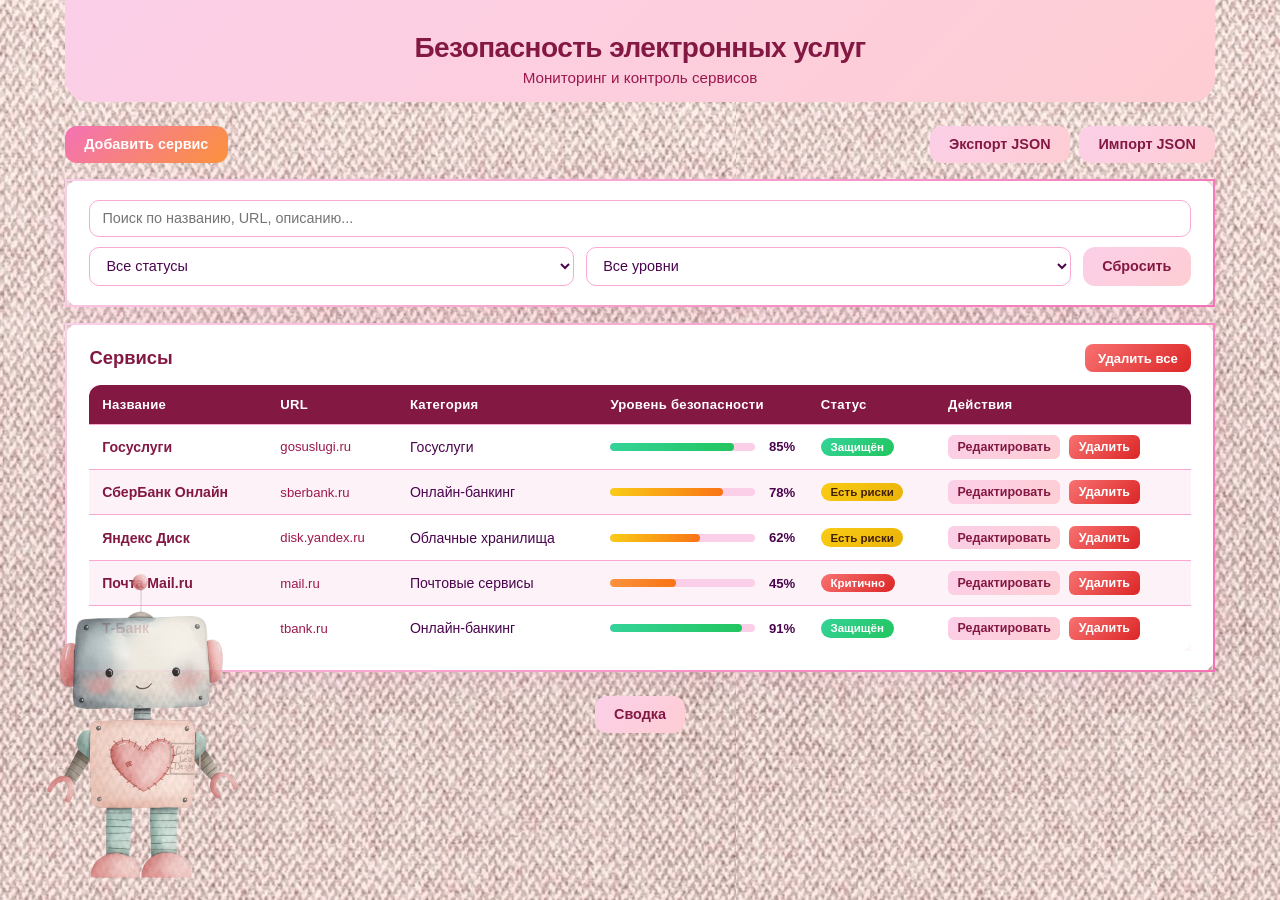
==== PR2_TIMP/index.html @ 3819ae25 "Add files via upload" ====
<!doctype html>
<html lang="ru">
  <head>
    <meta charset="UTF-8" />
    <meta name="viewport" content="width=device-width, initial-scale=1.0" />
    <title>Безопасность электронных услуг</title>
    <link rel="stylesheet" href="style.css" />
  </head>
  <body>
    <header class="container header">
      <h1>Безопасность электронных услуг</h1>
      <p class="subtitle">Мониторинг и контроль сервисов</p>
    </header>

    <main class="container">
      <!-- Панель управления над таблицей -->
      <div class="table-toolbar">
        <a class="btn" href="create.html">Добавить сервис</a>
        <div class="toolbar-right">
          <button id="exportBtn" class="btn btn-secondary" type="button">Экспорт JSON</button>
          <label class="file-input btn btn-secondary">
            Импорт JSON
            <input id="importInput" type="file" accept="application/json" />
          </label>
        </div>
      </div>

      <!-- Фильтры — две строки -->
      <section class="card filters-card">
        <div class="filters-row">
          <input id="searchInput" type="search" placeholder="Поиск по названию, URL, описанию..." />
        </div>
        <div class="filters-row">
          <select id="statusFilter">
            <option value="Все">Все статусы</option>
            <option value="Защищён">Защищён</option>
            <option value="Есть риски">Есть риски</option>
            <option value="Критично">Критично</option>
          </select>
          <select id="securityLevelFilter">
            <option value="Все">Все уровни</option>
            <option value="Высокий">Высокий (&gt;80%)</option>
            <option value="Средний">Средний (50-80%)</option>
            <option value="Низкий">Низкий (20-50%)</option>
            <option value="Критический">Критический (&lt;20%)</option>
          </select>
          <button id="resetFiltersBtn" class="btn btn-secondary" type="button">Сбросить</button>
        </div>
      </section>

      <!-- Таблица -->
      <section class="card table-card">
        <div class="table-head">
          <h2>Сервисы</h2>
          <button id="clearAllBtn" class="btn btn-danger btn-sm" type="button">Удалить все</button>
        </div>
        <div class="table-wrap">
          <table class="service-table">
            <thead>
              <tr>
                <th>Название</th>
                <th>URL</th>
                <th>Категория</th>
                <th>Уровень безопасности</th>
                <th>Статус</th>
                <th>Действия</th>
              </tr>
            </thead>
            <tbody id="serviceList"></tbody>
          </table>
        </div>
        <p id="emptyState" class="empty">Сервисов пока нет. Добавь первый!</p>
      </section>

      <!-- Кнопка Сводка внизу -->
      <div class="bottom-nav">
        <a class="btn btn-secondary" href="summary.html">Сводка</a>
      </div>
    </main>

    <img class="robot-mascot" src="robot.png" alt="Робот-помощник" />

    <script src="app.js"></script>
  </body>
</html>
---- PR2_TIMP/style.css ----
:root {
  --accent-start: #fbcfe8;
  --accent-end: #fecdd3;
  --btn-start: #f472b6;
  --btn-end: #fb923c;
  --heading: #831843;
  --text: #4a044e;
  --text-muted: #9d174d;
  --card-bg: #ffffff;
  --border-rose: #f9a8d4;
  --shadow-rose: rgba(244, 114, 182, 0.15);
  --bg: #fdf2f8;
  --badge-green-start: #34d399;
  --badge-green-end: #22c55e;
  --badge-yellow-start: #facc15;
  --badge-yellow-end: #f97316;
  --badge-orange-start: #fb923c;
  --badge-orange-end: #f97316;
  --badge-red-start: #f87171;
  --badge-red-end: #dc2626;
  --status-protected: #22c55e;
  --status-risks: #eab308;
  --status-critical: #dc2626;
  --table-header: #831843;
  --table-even: #fdf2f8;
  --table-hover: #fce7f3;
}

* {
  box-sizing: border-box;
}

body {
  margin: 0;
  font-family: "Inter", -apple-system, BlinkMacSystemFont, "Segoe UI", Roboto, Arial, sans-serif;
  background: var(--bg) url("bg-texture.png") repeat;
  color: var(--text);
  min-height: 100vh;
}

.container {
  width: min(1150px, 94%);
  margin: 0 auto;
}

/* ===== HEADER ===== */
.header {
  text-align: center;
  padding: 2rem 0 1rem;
  background: linear-gradient(135deg, var(--accent-start), var(--accent-end));
  border-radius: 0 0 24px 24px;
  margin-bottom: 1.5rem;
}

.header h1 {
  margin: 0 0 0.3rem;
  font-size: 1.75rem;
  color: var(--heading);
  font-weight: 700;
  letter-spacing: -0.02em;
}

.header .subtitle {
  margin: 0;
  color: var(--text-muted);
  font-size: 0.95rem;
}

/* ===== TOOLBAR НАД ТАБЛИЦЕЙ ===== */
.table-toolbar {
  display: flex;
  justify-content: space-between;
  align-items: center;
  flex-wrap: wrap;
  gap: 0.75rem;
  margin-bottom: 1rem;
}

.toolbar-right {
  display: flex;
  gap: 0.6rem;
  flex-wrap: wrap;
}

/* ===== FILTERS CARD ===== */
.filters-card {
  margin-bottom: 1rem;
}

.filters-row {
  display: flex;
  gap: 0.75rem;
  flex-wrap: wrap;
  margin-bottom: 0.6rem;
}

.filters-row:last-child {
  margin-bottom: 0;
}

.filters-row input {
  flex: 1 1 300px;
}

.filters-row select {
  flex: 1 1 180px;
}

.filters-row input,
.filters-row select {
  padding: 0.6rem 0.75rem;
  border: 1.5px solid var(--border-rose);
  border-radius: 10px;
  background: #fff;
  color: var(--text);
  font-size: 0.9rem;
  transition: border-color 0.2s ease, box-shadow 0.2s ease;
}

.filters-row input:focus,
.filters-row select:focus {
  outline: none;
  border-color: var(--btn-start);
  box-shadow: 0 0 0 3px rgba(244, 114, 182, 0.15);
}

/* ===== BUTTONS ===== */
.btn {
  border: none;
  border-radius: 12px;
  padding: 0.65rem 1.2rem;
  font-family: inherit;
  font-size: 0.9rem;
  font-weight: 600;
  background: linear-gradient(135deg, var(--btn-start), var(--btn-end));
  color: #ffffff;
  cursor: pointer;
  text-decoration: none;
  display: inline-flex;
  align-items: center;
  justify-content: center;
  transition: transform 0.15s ease, box-shadow 0.15s ease;
  white-space: nowrap;
}

.btn:hover {
  transform: translateY(-1px);
  box-shadow: 0 4px 14px rgba(244, 114, 182, 0.35);
}

.btn-secondary {
  background: linear-gradient(135deg, var(--accent-start), var(--accent-end));
  color: var(--heading);
}

.btn-secondary:hover {
  box-shadow: 0 4px 14px rgba(251, 207, 232, 0.5);
}

.btn-danger {
  background: linear-gradient(135deg, #f87171, #dc2626);
}

.btn-danger:hover {
  box-shadow: 0 4px 14px rgba(248, 113, 113, 0.4);
}

.btn-sm {
  padding: 0.4rem 0.8rem;
  font-size: 0.82rem;
  border-radius: 8px;
}

.file-input {
  position: relative;
  overflow: hidden;
  font-family: inherit;
  font-size: 0.9rem;
  font-weight: 600;
}

.file-input input {
  position: absolute;
  inset: 0;
  opacity: 0;
  cursor: pointer;
}

/* ===== CARDS ===== */
.card {
  background: var(--card-bg);
  border: 2px solid transparent;
  border-image: linear-gradient(135deg, var(--accent-start), var(--btn-start)) 1;
  border-radius: 16px;
  padding: 1.2rem 1.4rem;
  box-shadow: 0 4px 24px var(--shadow-rose);
  transition: box-shadow 0.25s ease;
}

.card:hover {
  box-shadow: 0 8px 32px var(--shadow-rose);
}

.card h2 {
  margin: 0 0 0.8rem;
  color: var(--heading);
  font-size: 1.15rem;
  font-weight: 700;
}

/* ===== TABLE ===== */
.table-head {
  display: flex;
  justify-content: space-between;
  align-items: center;
  margin-bottom: 0.8rem;
}

.table-head h2 {
  margin: 0;
}

.table-wrap {
  overflow-x: auto;
  -webkit-overflow-scrolling: touch;
}

.service-table {
  width: 100%;
  border-collapse: separate;
  border-spacing: 0;
  border-radius: 12px;
  overflow: hidden;
  box-shadow: 0 2px 12px var(--shadow-rose);
  font-size: 0.88rem;
}

.service-table thead th {
  background: var(--table-header);
  color: #ffffff;
  padding: 0.75rem 0.8rem;
  text-align: left;
  font-weight: 600;
  font-size: 0.82rem;
  letter-spacing: 0.02em;
  white-space: nowrap;
}

.service-table tbody tr {
  background: #ffffff;
  transition: background 0.2s ease;
}

.service-table tbody tr:nth-child(even) {
  background: var(--table-even);
}

.service-table tbody tr:hover {
  background: var(--table-hover);
}

.service-table tbody td {
  padding: 0.65rem 0.8rem;
  border-top: 1px solid var(--border-rose);
  vertical-align: middle;
  max-width: 200px;
}

.service-table tbody td:last-child {
  max-width: none;
  white-space: nowrap;
}

.service-table .td-name {
  font-weight: 600;
  color: var(--heading);
}

.service-table .td-url {
  color: var(--text-muted);
  font-size: 0.82rem;
  word-break: break-all;
}

/* ===== SECURITY BAR IN TABLE ===== */
.security-bar-cell {
  display: flex;
  align-items: center;
  gap: 0.5rem;
  min-width: 140px;
}

.security-bar-track {
  flex: 1;
  height: 8px;
  border-radius: 4px;
  background: var(--accent-start);
  overflow: hidden;
  min-width: 60px;
}

.security-bar-fill {
  height: 100%;
  border-radius: 4px;
  transition: width 0.4s ease;
}

.security-bar-fill.high {
  background: linear-gradient(90deg, var(--badge-green-start), var(--badge-green-end));
}

.security-bar-fill.medium {
  background: linear-gradient(90deg, var(--badge-yellow-start), var(--badge-yellow-end));
}

.security-bar-fill.low {
  background: linear-gradient(90deg, var(--badge-orange-start), var(--badge-orange-end));
}

.security-bar-fill.critical {
  background: linear-gradient(90deg, var(--badge-red-start), var(--badge-red-end));
}

.security-bar-pct {
  font-size: 0.82rem;
  font-weight: 700;
  min-width: 32px;
  text-align: right;
  color: var(--text);
}

/* ===== STATUS BADGE ===== */
.status-badge {
  display: inline-block;
  border-radius: 999px;
  font-size: 0.72rem;
  padding: 0.2rem 0.6rem;
  color: #ffffff;
  font-weight: 700;
}

.status-badge[data-value="Защищён"] {
  background: linear-gradient(135deg, #34d399, #22c55e);
}

.status-badge[data-value="Есть риски"] {
  background: linear-gradient(135deg, #facc15, #eab308);
  color: #422006;
}

.status-badge[data-value="Критично"] {
  background: linear-gradient(135deg, #f87171, #dc2626);
}

/* ===== ACTION BUTTONS ===== */
.action-btn {
  border: none;
  border-radius: 6px;
  padding: 0.3rem 0.6rem;
  font-family: inherit;
  font-size: 0.78rem;
  font-weight: 600;
  cursor: pointer;
  transition: transform 0.15s ease, box-shadow 0.15s ease;
}

.action-btn:hover {
  transform: translateY(-1px);
}

.action-btn.edit {
  background: linear-gradient(135deg, var(--accent-start), var(--accent-end));
  color: var(--heading);
}

.action-btn.delete {
  background: linear-gradient(135deg, #f87171, #dc2626);
  color: #ffffff;
  margin-left: 0.3rem;
}

/* ===== EMPTY STATE ===== */
.empty {
  color: var(--text-muted);
  text-align: center;
  padding: 1.5rem 0;
  font-size: 0.95rem;
}

/* ===== FORM ===== */
.form label {
  display: block;
  font-weight: 600;
  margin-bottom: 0.85rem;
  color: var(--heading);
  font-size: 0.92rem;
}

.form input,
.form textarea,
.form select {
  width: 100%;
  margin-top: 0.35rem;
  padding: 0.65rem 0.8rem;
  border: 1.5px solid var(--border-rose);
  border-radius: 10px;
  background: #fff;
  color: var(--text);
  font-size: 0.92rem;
  transition: border-color 0.2s ease, box-shadow 0.2s ease;
}

.form input:focus,
.form textarea:focus,
.form select:focus {
  outline: none;
  border-color: var(--btn-start);
  box-shadow: 0 0 0 3px rgba(244, 114, 182, 0.15);
}

.form textarea {
  resize: vertical;
}

.form .row {
  display: grid;
  grid-template-columns: 1fr;
  gap: 0.75rem;
}

.form .actions {
  display: flex;
  flex-wrap: wrap;
  gap: 0.65rem;
  margin-top: 0.5rem;
}

.narrow {
  width: min(700px, 94%);
  padding-bottom: 2rem;
}

/* ===== BOTTOM NAV ===== */
.bottom-nav {
  display: flex;
  justify-content: center;
  gap: 0.75rem;
  padding: 1.5rem 0 2rem;
  flex-wrap: wrap;
}

/* ===== SUMMARY — КРУГОВЫЕ ИНДИКАТОРЫ ===== */
.stats-circle-row {
  display: flex;
  justify-content: space-around;
  flex-wrap: wrap;
  gap: 1.2rem;
  margin-bottom: 0.5rem;
}

.stat-circle {
  display: flex;
  flex-direction: column;
  align-items: center;
  gap: 0.35rem;
}

.stat-circle svg {
  width: 80px;
  height: 80px;
  transform: rotate(-90deg);
}

.stat-circle circle {
  fill: none;
  stroke-width: 6;
  stroke-linecap: round;
}

.stat-circle .bg-circle {
  stroke: var(--accent-start);
}

.stat-circle .value-circle {
  transition: stroke-dashoffset 0.6s ease;
}

.stat-circle .stat-value {
  font-size: 1.15rem;
  font-weight: 700;
  color: var(--heading);
}

.stat-circle .stat-label {
  font-size: 0.72rem;
  color: var(--text-muted);
  text-align: center;
  max-width: 90px;
}

/* ===== PROGRESS BARS ===== */
.progress-row {
  display: flex;
  align-items: center;
  gap: 0.6rem;
}

.progress-label {
  min-width: 110px;
  font-size: 0.82rem;
  font-weight: 600;
  color: var(--heading);
}

.progress-bar-bg {
  flex: 1;
  height: 10px;
  border-radius: 5px;
  background: var(--accent-start);
  overflow: hidden;
}

.progress-bar-fill {
  height: 100%;
  border-radius: 5px;
  background: linear-gradient(90deg, var(--btn-start), var(--btn-end));
  transition: width 0.5s ease;
}

.progress-value {
  min-width: 36px;
  text-align: right;
  font-size: 0.82rem;
  font-weight: 700;
  color: var(--text);
}

/* ===== KV LIST ===== */
.kv-list {
  display: grid;
  gap: 0.55rem;
}

.kv-row {
  display: flex;
  align-items: center;
  justify-content: space-between;
  border: 1.5px solid transparent;
  border-image: linear-gradient(135deg, var(--accent-start), var(--btn-start)) 1;
  border-radius: 10px;
  padding: 0.55rem 0.75rem;
  background: #fff;
}

/* ===== SERVICE LIST (для summary) ===== */
.service-list {
  display: grid;
  gap: 0.85rem;
}

#serviceList {
  max-height: 60vh;
  overflow-y: auto;
  padding-right: 0.3rem;
}

.summary-service-item {
  border: 1.5px solid transparent;
  border-image: linear-gradient(135deg, var(--accent-start), var(--btn-start)) 1;
  border-radius: 16px;
  padding: 0.8rem 1rem;
  background: #fff;
  box-shadow: 0 2px 12px var(--shadow-rose);
  transition: transform 0.2s ease, box-shadow 0.2s ease;
}

.summary-service-item:hover {
  transform: translateY(-2px);
  box-shadow: 0 6px 24px var(--shadow-rose);
}

.summary-service-item h3 {
  margin: 0;
  font-size: 1rem;
  color: var(--heading);
}

.summary-service-item .meta {
  margin: 0.3rem 0 0;
  font-size: 0.82rem;
  color: var(--text-muted);
}

.summary-service-item .badges {
  display: flex;
  gap: 0.4rem;
  margin-top: 0.4rem;
}

/* ===== GRID ===== */
.grid {
  display: grid;
  grid-template-columns: 1fr;
  gap: 1rem;
  padding-bottom: 2rem;
}

.full {
  grid-column: 1 / -1;
}

/* ===== ROBOT MASCOT ===== */
.robot-mascot {
  position: fixed;
  bottom: 0;
  left: -30px;
  width: 350px;
  height: auto;
  z-index: 50;
  pointer-events: none;
  opacity: 0.85;
  transition: opacity 0.3s ease, transform 0.3s ease;
}

.robot-mascot:hover {
  opacity: 1;
  transform: translateY(-4px);
}

@media (max-width: 480px) {
  .robot-mascot {
    width: 80px;
  }
}

/* ===== RESPONSIVE ===== */
@media (min-width: 768px) {
  .form .row {
    grid-template-columns: 1fr 1fr;
  }

  .grid {
    grid-template-columns: 1fr 1fr;
  }
}

@media (max-width: 480px) {
  .header h1 {
    font-size: 1.3rem;
  }

  .table-toolbar {
    flex-direction: column;
    align-items: stretch;
  }

  .toolbar-right {
    justify-content: stretch;
  }

  .toolbar-right .btn {
    flex: 1;
  }

  .stats-circle-row {
    gap: 0.8rem;
  }

  .stat-circle svg {
    width: 64px;
    height: 64px;
  }
}
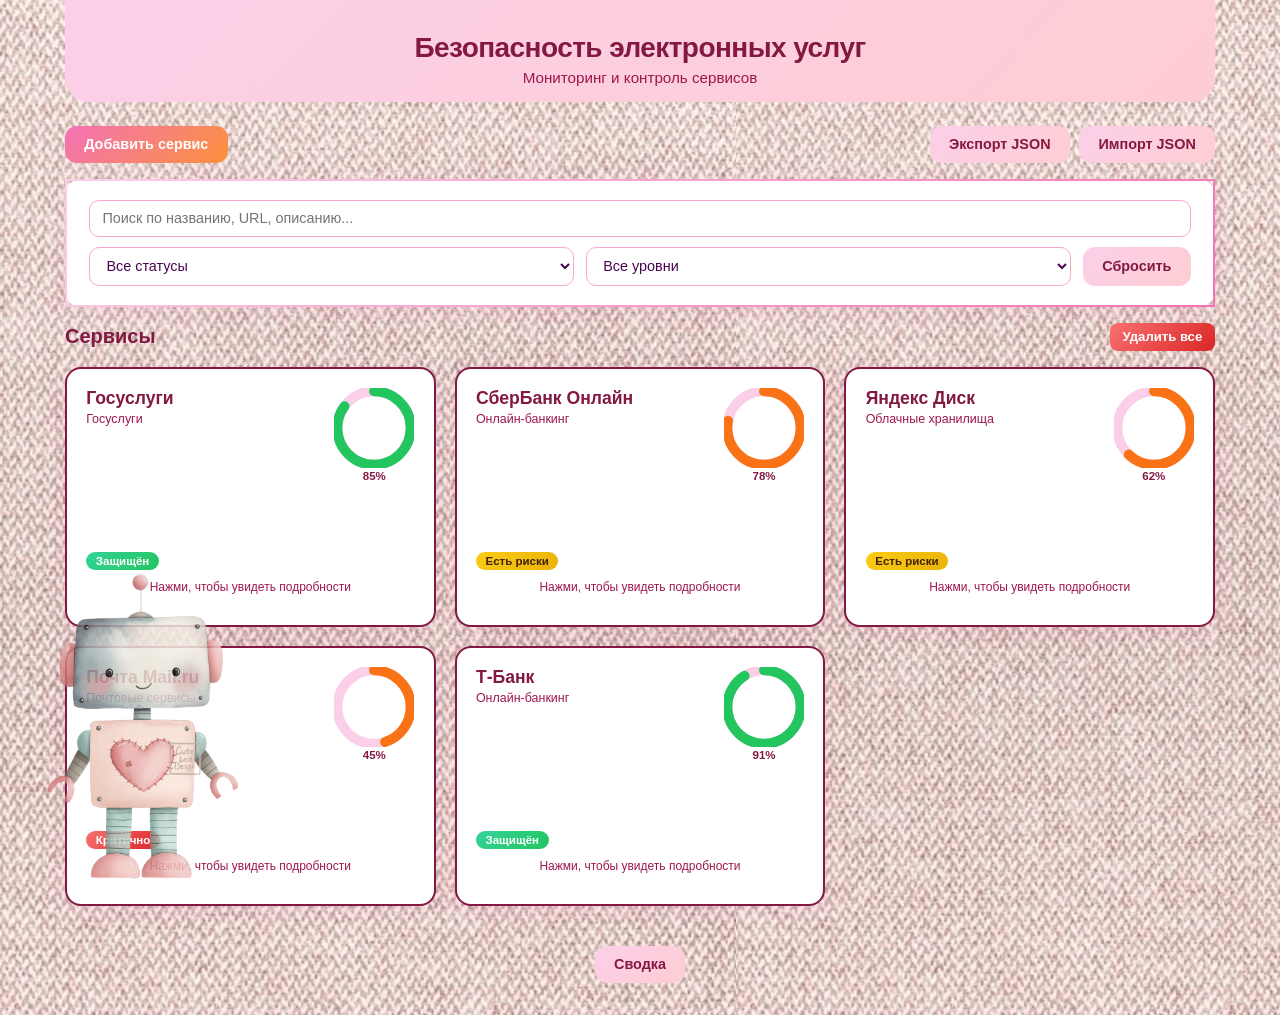
==== commit 5f587434: "Add files via upload" ====
--- a/PR2_TIMP/index.html
+++ b/PR2_TIMP/index.html
@@ -13,7 +13,7 @@
     </header>
 
     <main class="container">
-      <!-- Панель управления над таблицей -->
+      <!-- Панель управления -->
       <div class="table-toolbar">
         <a class="btn" href="create.html">Добавить сервис</a>
         <div class="toolbar-right">
@@ -48,29 +48,15 @@
         </div>
       </section>
 
-      <!-- Таблица -->
-      <section class="card table-card">
-        <div class="table-head">
-          <h2>Сервисы</h2>
-          <button id="clearAllBtn" class="btn btn-danger btn-sm" type="button">Удалить все</button>
-        </div>
-        <div class="table-wrap">
-          <table class="service-table">
-            <thead>
-              <tr>
-                <th>Название</th>
-                <th>URL</th>
-                <th>Категория</th>
-                <th>Уровень безопасности</th>
-                <th>Статус</th>
-                <th>Действия</th>
-              </tr>
-            </thead>
-            <tbody id="serviceList"></tbody>
-          </table>
-        </div>
-        <p id="emptyState" class="empty">Сервисов пока нет. Добавь первый!</p>
-      </section>
+      <!-- Заголовок + очистка -->
+      <div class="section-head">
+        <h2>Сервисы</h2>
+        <button id="clearAllBtn" class="btn btn-danger btn-sm" type="button">Удалить все</button>
+      </div>
+
+      <!-- Flip-карточки -->
+      <div class="cards-grid" id="serviceList"></div>
+      <p id="emptyState" class="empty">Сервисов пока нет. Добавь первый!</p>
 
       <!-- Кнопка Сводка внизу -->
       <div class="bottom-nav">
@@ -80,6 +66,18 @@
 
     <img class="robot-mascot" src="robot.png" alt="Робот-помощник" />
 
+    <!-- Модальное окно подтверждения -->
+    <div class="modal-overlay" id="confirmModal">
+      <div class="modal-box">
+        <h3 id="modalTitle">Подтверждение</h3>
+        <p id="modalMessage">Вы уверены?</p>
+        <div class="modal-actions">
+          <button class="btn" id="modalConfirmBtn">Да</button>
+          <button class="btn btn-secondary" id="modalCancelBtn">Отмена</button>
+        </div>
+      </div>
+    </div>
+
     <script src="app.js"></script>
   </body>
 </html>
--- a/PR2_TIMP/style.css
+++ b/PR2_TIMP/style.css
@@ -18,12 +18,6 @@
   --badge-orange-end: #f97316;
   --badge-red-start: #f87171;
   --badge-red-end: #dc2626;
-  --status-protected: #22c55e;
-  --status-risks: #eab308;
-  --status-critical: #dc2626;
-  --table-header: #831843;
-  --table-even: #fdf2f8;
-  --table-hover: #fce7f3;
 }
 
 * {
@@ -66,7 +60,15 @@
   font-size: 0.95rem;
 }
 
-/* ===== TOOLBAR НАД ТАБЛИЦЕЙ ===== */
+.visually-hidden {
+  position: absolute;
+  width: 1px;
+  height: 1px;
+  overflow: hidden;
+  clip: rect(0,0,0,0);
+}
+
+/* ===== TOOLBAR ===== */
 .table-toolbar {
   display: flex;
   justify-content: space-between;
@@ -82,7 +84,7 @@
   flex-wrap: wrap;
 }
 
-/* ===== FILTERS CARD ===== */
+/* ===== FILTERS ===== */
 .filters-card {
   margin-bottom: 1rem;
 }
@@ -122,6 +124,21 @@
   outline: none;
   border-color: var(--btn-start);
   box-shadow: 0 0 0 3px rgba(244, 114, 182, 0.15);
+}
+
+/* ===== SECTION HEAD ===== */
+.section-head {
+  display: flex;
+  justify-content: space-between;
+  align-items: center;
+  margin-bottom: 1rem;
+}
+
+.section-head h2 {
+  margin: 0;
+  color: var(--heading);
+  font-size: 1.25rem;
+  font-weight: 700;
 }
 
 /* ===== BUTTONS ===== */
@@ -186,7 +203,7 @@
   cursor: pointer;
 }
 
-/* ===== CARDS ===== */
+/* ===== CARD ===== */
 .card {
   background: var(--card-bg);
   border: 2px solid transparent;
@@ -194,139 +211,198 @@
   border-radius: 16px;
   padding: 1.2rem 1.4rem;
   box-shadow: 0 4px 24px var(--shadow-rose);
-  transition: box-shadow 0.25s ease;
-}
-
-.card:hover {
+}
+
+/* ===== FLIP CARDS GRID ===== */
+.cards-grid {
+  display: grid;
+  grid-template-columns: repeat(auto-fill, minmax(280px, 1fr));
+  gap: 1.2rem;
+  padding-bottom: 1rem;
+}
+
+/* ===== FLIP CARD ===== */
+.flip-card {
+  perspective: 1000px;
+  height: 260px;
+  cursor: pointer;
+}
+
+.flip-card-inner {
+  position: relative;
+  width: 100%;
+  height: 100%;
+  transition: transform 0.6s ease;
+  transform-style: preserve-3d;
+}
+
+.flip-card.flipped .flip-card-inner {
+  transform: rotateY(180deg);
+}
+
+.flip-card-front,
+.flip-card-back {
+  position: absolute;
+  inset: 0;
+  backface-visibility: hidden;
+  -webkit-backface-visibility: hidden;
+  border-radius: 16px;
+  padding: 1.2rem;
+  display: flex;
+  flex-direction: column;
+}
+
+/* Front side */
+.flip-card-front {
+  background: var(--card-bg);
+  border: 2px solid var(--heading);
+  box-shadow: 0 4px 20px var(--shadow-rose);
+  transition: box-shadow 0.25s ease, transform 0.2s ease;
+}
+
+.flip-card:hover .flip-card-front {
   box-shadow: 0 8px 32px var(--shadow-rose);
-}
-
-.card h2 {
-  margin: 0 0 0.8rem;
-  color: var(--heading);
-  font-size: 1.15rem;
-  font-weight: 700;
-}
-
-/* ===== TABLE ===== */
-.table-head {
-  display: flex;
+  transform: translateY(-3px);
+}
+
+/* Back side */
+.flip-card-back {
+  background: linear-gradient(135deg, var(--heading), #6b1040);
+  color: #ffffff;
+  transform: rotateY(180deg);
+  box-shadow: 0 4px 20px rgba(131, 24, 67, 0.3);
   justify-content: space-between;
-  align-items: center;
+}
+
+/* Front content */
+.card-front-top {
+  display: flex;
+  justify-content: space-between;
+  align-items: flex-start;
   margin-bottom: 0.8rem;
 }
 
-.table-head h2 {
+.card-front-name {
+  font-size: 1.1rem;
+  font-weight: 700;
+  color: var(--heading);
   margin: 0;
-}
-
-.table-wrap {
-  overflow-x: auto;
-  -webkit-overflow-scrolling: touch;
-}
-
-.service-table {
-  width: 100%;
-  border-collapse: separate;
-  border-spacing: 0;
-  border-radius: 12px;
-  overflow: hidden;
-  box-shadow: 0 2px 12px var(--shadow-rose);
-  font-size: 0.88rem;
-}
-
-.service-table thead th {
-  background: var(--table-header);
+  word-break: break-word;
+}
+
+.card-front-category {
+  font-size: 0.78rem;
+  color: var(--text-muted);
+  margin-top: 0.2rem;
+}
+
+/* Circular progress on front */
+.card-progress {
+  display: flex;
+  flex-direction: column;
+  align-items: center;
+  flex-shrink: 0;
+  margin-left: 0.8rem;
+}
+
+.card-progress svg {
+  width: 80px;
+  height: 80px;
+  transform: rotate(-90deg);
+}
+
+.card-progress circle {
+  fill: none;
+  stroke-width: 6;
+  stroke-linecap: round;
+}
+
+.card-progress .progress-bg {
+  stroke: var(--accent-start);
+}
+
+.card-progress .progress-fill {
+  transition: stroke-dashoffset 0.5s ease;
+}
+
+.card-progress .progress-fill.high {
+  stroke: var(--badge-green-end);
+}
+
+.card-progress .progress-fill.medium {
+  stroke: var(--badge-yellow-end);
+}
+
+.card-progress .progress-fill.low {
+  stroke: var(--badge-orange-end);
+}
+
+.card-progress .progress-fill.critical {
+  stroke: var(--badge-red-end);
+}
+
+.card-progress .progress-text {
+  font-size: 0.72rem;
+  font-weight: 700;
+  color: var(--heading);
+  text-align: center;
+  margin-top: 0.15rem;
+}
+
+.card-front-middle {
+  margin-top: auto;
+  display: flex;
+  align-items: center;
+  gap: 0.5rem;
+}
+
+.card-front-hint {
+  font-size: 0.75rem;
+  color: var(--text-muted);
+  margin-top: 0.6rem;
+  text-align: center;
+}
+
+/* Back content */
+.card-back h3 {
+  margin: 0 0 0.6rem;
+  font-size: 1rem;
+  color: #fce7f3;
+}
+
+.card-back-row {
+  display: flex;
+  justify-content: space-between;
+  align-items: center;
+  padding: 0.35rem 0;
+  border-bottom: 1px solid rgba(255, 255, 255, 0.15);
+  font-size: 0.82rem;
+}
+
+.card-back-row:last-child {
+  border-bottom: none;
+}
+
+.card-back-label {
+  color: #f9a8d4;
+  font-weight: 600;
+}
+
+.card-back-value {
   color: #ffffff;
-  padding: 0.75rem 0.8rem;
-  text-align: left;
-  font-weight: 600;
-  font-size: 0.82rem;
-  letter-spacing: 0.02em;
-  white-space: nowrap;
-}
-
-.service-table tbody tr {
-  background: #ffffff;
-  transition: background 0.2s ease;
-}
-
-.service-table tbody tr:nth-child(even) {
-  background: var(--table-even);
-}
-
-.service-table tbody tr:hover {
-  background: var(--table-hover);
-}
-
-.service-table tbody td {
-  padding: 0.65rem 0.8rem;
-  border-top: 1px solid var(--border-rose);
-  vertical-align: middle;
-  max-width: 200px;
-}
-
-.service-table tbody td:last-child {
-  max-width: none;
-  white-space: nowrap;
-}
-
-.service-table .td-name {
-  font-weight: 600;
-  color: var(--heading);
-}
-
-.service-table .td-url {
-  color: var(--text-muted);
-  font-size: 0.82rem;
-  word-break: break-all;
-}
-
-/* ===== SECURITY BAR IN TABLE ===== */
-.security-bar-cell {
-  display: flex;
-  align-items: center;
+  text-align: right;
+  word-break: break-word;
+  max-width: 60%;
+}
+
+.card-back-actions {
+  display: flex;
   gap: 0.5rem;
-  min-width: 140px;
-}
-
-.security-bar-track {
+  margin-top: 0.6rem;
+}
+
+.card-back-actions .action-btn {
   flex: 1;
-  height: 8px;
-  border-radius: 4px;
-  background: var(--accent-start);
-  overflow: hidden;
-  min-width: 60px;
-}
-
-.security-bar-fill {
-  height: 100%;
-  border-radius: 4px;
-  transition: width 0.4s ease;
-}
-
-.security-bar-fill.high {
-  background: linear-gradient(90deg, var(--badge-green-start), var(--badge-green-end));
-}
-
-.security-bar-fill.medium {
-  background: linear-gradient(90deg, var(--badge-yellow-start), var(--badge-yellow-end));
-}
-
-.security-bar-fill.low {
-  background: linear-gradient(90deg, var(--badge-orange-start), var(--badge-orange-end));
-}
-
-.security-bar-fill.critical {
-  background: linear-gradient(90deg, var(--badge-red-start), var(--badge-red-end));
-}
-
-.security-bar-pct {
-  font-size: 0.82rem;
-  font-weight: 700;
-  min-width: 32px;
-  text-align: right;
-  color: var(--text);
 }
 
 /* ===== STATUS BADGE ===== */
@@ -355,13 +431,13 @@
 /* ===== ACTION BUTTONS ===== */
 .action-btn {
   border: none;
-  border-radius: 6px;
-  padding: 0.3rem 0.6rem;
+  border-radius: 8px;
+  padding: 0.4rem 0.7rem;
   font-family: inherit;
-  font-size: 0.78rem;
+  font-size: 0.8rem;
   font-weight: 600;
   cursor: pointer;
-  transition: transform 0.15s ease, box-shadow 0.15s ease;
+  transition: transform 0.15s ease;
 }
 
 .action-btn:hover {
@@ -371,19 +447,89 @@
 .action-btn.edit {
   background: linear-gradient(135deg, var(--accent-start), var(--accent-end));
   color: var(--heading);
+  border: none;
+}
+
+.action-btn.edit:hover {
+  box-shadow: 0 2px 8px rgba(251, 207, 232, 0.5);
 }
 
 .action-btn.delete {
   background: linear-gradient(135deg, #f87171, #dc2626);
   color: #ffffff;
-  margin-left: 0.3rem;
+  border: none;
+}
+
+.action-btn.delete:hover {
+  box-shadow: 0 2px 8px rgba(248, 113, 113, 0.5);
+}
+
+/* ===== MODAL ===== */
+.modal-overlay {
+  position: fixed;
+  inset: 0;
+  background: rgba(74, 4, 78, 0.4);
+  backdrop-filter: blur(4px);
+  -webkit-backdrop-filter: blur(4px);
+  display: flex;
+  align-items: center;
+  justify-content: center;
+  z-index: 200;
+  opacity: 0;
+  pointer-events: none;
+  transition: opacity 0.25s ease;
+}
+
+.modal-overlay.visible {
+  opacity: 1;
+  pointer-events: auto;
+}
+
+.modal-box {
+  background: var(--card-bg);
+  border: 2px solid var(--heading);
+  border-radius: 20px;
+  padding: 1.5rem 1.8rem;
+  max-width: 380px;
+  width: 90%;
+  text-align: center;
+  box-shadow: 0 8px 32px rgba(131, 24, 67, 0.25);
+  transform: translateY(20px);
+  transition: transform 0.25s ease;
+}
+
+.modal-overlay.visible .modal-box {
+  transform: translateY(0);
+}
+
+.modal-box h3 {
+  margin: 0 0 0.5rem;
+  color: var(--heading);
+  font-size: 1.1rem;
+}
+
+.modal-box p {
+  margin: 0 0 1.2rem;
+  color: var(--text-muted);
+  font-size: 0.92rem;
+  line-height: 1.5;
+}
+
+.modal-actions {
+  display: flex;
+  gap: 0.7rem;
+  justify-content: center;
+}
+
+.modal-actions .btn {
+  min-width: 100px;
 }
 
 /* ===== EMPTY STATE ===== */
 .empty {
   color: var(--text-muted);
   text-align: center;
-  padding: 1.5rem 0;
+  padding: 2rem 0;
   font-size: 0.95rem;
 }
 
@@ -449,73 +595,107 @@
   flex-wrap: wrap;
 }
 
-/* ===== SUMMARY — КРУГОВЫЕ ИНДИКАТОРЫ ===== */
-.stats-circle-row {
-  display: flex;
-  justify-content: space-around;
+/* ===== SUMMARY — STACKED BAR ===== */
+.summary-hero {
+  padding: 1.5rem 1.4rem 1.2rem;
+}
+
+.summary-hero h2 {
+  display: none;
+}
+
+.stacked-bar-wrap {
+  width: 100%;
+}
+
+.stacked-bar {
+  display: flex;
+  height: 36px;
+  border-radius: 18px;
+  overflow: hidden;
+  box-shadow: 0 2px 8px var(--shadow-rose);
+}
+
+.stacked-segment {
+  height: 100%;
+  transition: width 0.8s ease;
+  display: flex;
+  align-items: center;
+  justify-content: center;
+  font-size: 0.8rem;
+  font-weight: 700;
+  color: #fff;
+  min-width: 0;
+  overflow: hidden;
+  white-space: nowrap;
+}
+
+.seg-green {
+  background: linear-gradient(90deg, var(--badge-green-start), var(--badge-green-end));
+}
+
+.seg-yellow {
+  background: linear-gradient(90deg, var(--badge-yellow-start), var(--badge-yellow-end));
+  color: #422006;
+}
+
+.seg-red {
+  background: linear-gradient(90deg, var(--badge-red-start), var(--badge-red-end));
+}
+
+.stacked-labels {
+  display: flex;
   flex-wrap: wrap;
-  gap: 1.2rem;
-  margin-bottom: 0.5rem;
-}
-
-.stat-circle {
-  display: flex;
-  flex-direction: column;
+  gap: 0.8rem;
+  margin-top: 0.8rem;
+  justify-content: center;
+}
+
+.stacked-legend {
+  display: flex;
   align-items: center;
   gap: 0.35rem;
-}
-
-.stat-circle svg {
-  width: 80px;
-  height: 80px;
-  transform: rotate(-90deg);
-}
-
-.stat-circle circle {
-  fill: none;
-  stroke-width: 6;
-  stroke-linecap: round;
-}
-
-.stat-circle .bg-circle {
-  stroke: var(--accent-start);
-}
-
-.stat-circle .value-circle {
-  transition: stroke-dashoffset 0.6s ease;
-}
-
-.stat-circle .stat-value {
-  font-size: 1.15rem;
-  font-weight: 700;
-  color: var(--heading);
-}
-
-.stat-circle .stat-label {
-  font-size: 0.72rem;
+  font-size: 0.85rem;
   color: var(--text-muted);
-  text-align: center;
-  max-width: 90px;
-}
-
-/* ===== PROGRESS BARS ===== */
-.progress-row {
+}
+
+.stacked-legend strong {
+  color: var(--heading);
+  font-size: 1rem;
+}
+
+.dot {
+  width: 8px;
+  height: 8px;
+  border-radius: 50%;
+  flex-shrink: 0;
+}
+
+.dot-green { background: var(--badge-green-end); }
+.dot-yellow { background: var(--badge-yellow-end); }
+.dot-red { background: var(--badge-red-end); }
+.dot-rose { background: var(--btn-start); }
+
+.avg-line {
   display: flex;
   align-items: center;
   gap: 0.6rem;
-}
-
-.progress-label {
-  min-width: 110px;
-  font-size: 0.82rem;
-  font-weight: 600;
-  color: var(--heading);
-}
-
-.progress-bar-bg {
+  margin-top: 1rem;
+  font-size: 0.88rem;
+  color: var(--text-muted);
+  flex-wrap: wrap;
+}
+
+.avg-line strong {
+  color: var(--heading);
+  font-size: 1.1rem;
+}
+
+.avg-line .progress-bar-bg {
   flex: 1;
-  height: 10px;
-  border-radius: 5px;
+  min-width: 100px;
+  height: 8px;
+  border-radius: 4px;
   background: var(--accent-start);
   overflow: hidden;
 }
@@ -523,16 +703,317 @@
 .progress-bar-fill {
   height: 100%;
   border-radius: 5px;
+  transition: width 0.5s ease;
+}
+
+.fill-rose { background: linear-gradient(90deg, var(--btn-start), var(--btn-end)); }
+
+/* ===== SEGMENT DETAILS ===== */
+.segment-details {
+  display: grid;
+  grid-template-columns: 1fr 1fr 1fr;
+  gap: 0.8rem;
+  margin-top: 1.2rem;
+}
+
+.segment-detail-card {
+  background: var(--card-bg);
+  border: 2px solid var(--heading);
+  border-radius: 14px;
+  padding: 1rem;
+  box-shadow: 0 2px 12px var(--shadow-rose);
+}
+
+.segment-detail-card h3 {
+  margin: 0 0 0.6rem;
+  font-size: 0.92rem;
+  color: var(--heading);
+  display: flex;
+  align-items: center;
+  gap: 0.4rem;
+}
+
+.segment-detail-card h3 .dot {
+  width: 10px;
+  height: 10px;
+}
+
+.segment-detail-list {
+  list-style: none;
+  padding: 0;
+  margin: 0;
+}
+
+.segment-detail-list li {
+  display: flex;
+  justify-content: space-between;
+  align-items: center;
+  padding: 0.3rem 0;
+  border-bottom: 1px solid var(--border-rose);
+  font-size: 0.82rem;
+  color: var(--text);
+}
+
+.segment-detail-list li:last-child {
+  border-bottom: none;
+}
+
+.segment-detail-list .svc-name {
+  font-weight: 600;
+}
+
+.segment-detail-list .svc-pct {
+  font-weight: 700;
+  color: var(--heading);
+}
+
+.segment-empty {
+  font-size: 0.82rem;
+  color: var(--text-muted);
+  font-style: italic;
+}
+
+/* ===== CATEGORY TAGS ===== */
+.category-tags {
+  display: flex;
+  flex-wrap: wrap;
+  gap: 0.6rem;
+  justify-content: center;
+  padding: 0.5rem 0;
+}
+
+.cat-tag {
+  display: inline-flex;
+  align-items: center;
+  gap: 0.3rem;
+  border-radius: 999px;
+  padding: 0.45rem 0.9rem;
+  font-size: 0.82rem;
+  font-weight: 600;
+  color: var(--heading);
+  background: linear-gradient(135deg, var(--accent-start), var(--card-bg));
+  border: 1.5px solid var(--border-rose);
+  transition: transform 0.2s ease, box-shadow 0.2s ease;
+}
+
+.cat-tag:hover {
+  transform: translateY(-2px);
+  box-shadow: 0 4px 12px var(--shadow-rose);
+}
+
+.cat-tag.size-1 {
+  font-size: 0.8rem;
+  padding: 0.35rem 0.7rem;
+}
+
+.cat-tag.size-2 {
+  font-size: 0.9rem;
+  padding: 0.5rem 1rem;
+}
+
+.cat-tag.size-3 {
+  font-size: 1rem;
+  padding: 0.6rem 1.2rem;
+  font-weight: 700;
+}
+
+.cat-tag .tag-count {
+  display: inline-flex;
+  align-items: center;
+  justify-content: center;
+  min-width: 22px;
+  height: 22px;
+  border-radius: 50%;
+  background: linear-gradient(135deg, var(--btn-start), var(--btn-end));
+  color: #fff;
+  font-size: 0.72rem;
+  font-weight: 700;
+}
+
+/* ===== CATEGORY BARS ===== */
+.category-bars {
+  display: flex;
+  flex-direction: column;
+  gap: 0.7rem;
+}
+
+.cat-bar-row {
+  display: flex;
+  align-items: center;
+  gap: 0.7rem;
+}
+
+.cat-bar-label {
+  min-width: 140px;
+  font-size: 0.85rem;
+  font-weight: 600;
+  color: var(--heading);
+  text-align: right;
+}
+
+.cat-bar-track {
+  flex: 1;
+  height: 12px;
+  border-radius: 6px;
+  background: var(--accent-start);
+  overflow: hidden;
+}
+
+.cat-bar-fill {
+  height: 100%;
+  border-radius: 6px;
   background: linear-gradient(90deg, var(--btn-start), var(--btn-end));
+  transition: width 0.6s ease;
+}
+
+.cat-bar-count {
+  min-width: 24px;
+  text-align: left;
+  font-size: 0.85rem;
+  font-weight: 700;
+  color: var(--text);
+}
+
+/* ===== CATEGORY CARDS (Mini Stacked Bars) ===== */
+.category-cards {
+  display: grid;
+  grid-template-columns: repeat(auto-fill, minmax(280px, 1fr));
+  gap: 0.8rem;
+}
+
+.cat-card {
+  background: var(--card-bg);
+  border: 1.5px solid var(--border-rose);
+  border-radius: 12px;
+  padding: 0.9rem;
+  transition: transform 0.2s ease, box-shadow 0.2s ease;
+}
+
+.cat-card:hover {
+  transform: translateY(-2px);
+  box-shadow: 0 6px 16px var(--shadow-rose);
+  border-color: var(--btn-start);
+}
+
+.cat-card-header {
+  display: flex;
+  justify-content: space-between;
+  align-items: center;
+  margin-bottom: 0.5rem;
+}
+
+.cat-card-title {
+  font-size: 0.92rem;
+  font-weight: 700;
+  color: var(--heading);
+}
+
+.cat-card-count {
+  font-size: 0.78rem;
+  color: var(--text-muted);
+}
+
+.cat-card-bar {
+  display: flex;
+  height: 8px;
+  border-radius: 4px;
+  overflow: hidden;
+  background: var(--accent-start);
+}
+
+.cat-card-bar .bar-seg {
+  height: 100%;
   transition: width 0.5s ease;
 }
 
-.progress-value {
-  min-width: 36px;
-  text-align: right;
-  font-size: 0.82rem;
-  font-weight: 700;
-  color: var(--text);
+.cat-card-bar .bar-seg.seg-green { background: var(--badge-green-end); }
+.cat-card-bar .bar-seg.seg-yellow { background: var(--badge-yellow-end); }
+.cat-card-bar .bar-seg.seg-red { background: var(--badge-red-end); }
+
+.cat-card-legend {
+  display: flex;
+  gap: 0.6rem;
+  margin-top: 0.4rem;
+  font-size: 0.72rem;
+  color: var(--text-muted);
+  justify-content: center;
+}
+
+.cat-card-legend span {
+  display: flex;
+  align-items: center;
+  gap: 0.2rem;
+}
+
+/* ===== ALERT CARDS ===== */
+.alert-list {
+  display: flex;
+  flex-direction: column;
+  gap: 0.6rem;
+}
+
+.alert-card {
+  display: flex;
+  align-items: center;
+  gap: 0.8rem;
+  border-radius: 12px;
+  padding: 0.7rem 1rem;
+  background: #fff;
+  box-shadow: 0 2px 8px var(--shadow-rose);
+  position: relative;
+  overflow: hidden;
+}
+
+.alert-card::before {
+  content: "";
+  position: absolute;
+  left: 0;
+  top: 0;
+  bottom: 0;
+  width: 4px;
+  border-radius: 4px 0 0 4px;
+}
+
+.alert-card.level-critical::before {
+  background: linear-gradient(180deg, #f87171, #dc2626);
+}
+
+.alert-card.level-low::before {
+  background: linear-gradient(180deg, #fb923c, #f97316);
+}
+
+.alert-card .alert-icon {
+  font-size: 1.3rem;
+  flex-shrink: 0;
+}
+
+.alert-card .alert-info {
+  flex: 1;
+  min-width: 0;
+}
+
+.alert-card .alert-name {
+  font-size: 0.92rem;
+  font-weight: 700;
+  color: var(--heading);
+  margin: 0;
+}
+
+.alert-card .alert-meta {
+  font-size: 0.78rem;
+  color: var(--text-muted);
+  margin: 0.15rem 0 0;
+}
+
+.alert-card .alert-pct {
+  font-size: 1.2rem;
+  font-weight: 700;
+  flex-shrink: 0;
+  color: var(--heading);
+}
+
+.alert-card .alert-badge {
+  flex-shrink: 0;
 }
 
 /* ===== KV LIST ===== */
@@ -552,18 +1033,7 @@
   background: #fff;
 }
 
-/* ===== SERVICE LIST (для summary) ===== */
-.service-list {
-  display: grid;
-  gap: 0.85rem;
-}
-
-#serviceList {
-  max-height: 60vh;
-  overflow-y: auto;
-  padding-right: 0.3rem;
-}
-
+/* ===== SUMMARY SERVICE LIST ===== */
 .summary-service-item {
   border: 1.5px solid transparent;
   border-image: linear-gradient(135deg, var(--accent-start), var(--btn-start)) 1;
@@ -571,12 +1041,11 @@
   padding: 0.8rem 1rem;
   background: #fff;
   box-shadow: 0 2px 12px var(--shadow-rose);
-  transition: transform 0.2s ease, box-shadow 0.2s ease;
+  transition: transform 0.2s ease;
 }
 
 .summary-service-item:hover {
   transform: translateY(-2px);
-  box-shadow: 0 6px 24px var(--shadow-rose);
 }
 
 .summary-service-item h3 {
@@ -607,6 +1076,11 @@
 
 .full {
   grid-column: 1 / -1;
+}
+
+/* ===== UTILITIES ===== */
+.mt-16 {
+  margin-top: 1.2rem;
 }
 
 /* ===== ROBOT MASCOT ===== */
@@ -627,12 +1101,6 @@
   transform: translateY(-4px);
 }
 
-@media (max-width: 480px) {
-  .robot-mascot {
-    width: 80px;
-  }
-}
-
 /* ===== RESPONSIVE ===== */
 @media (min-width: 768px) {
   .form .row {
@@ -642,6 +1110,10 @@
   .grid {
     grid-template-columns: 1fr 1fr;
   }
+
+  .cards-grid {
+    grid-template-columns: repeat(auto-fill, minmax(300px, 1fr));
+  }
 }
 
 @media (max-width: 480px) {
@@ -662,12 +1134,24 @@
     flex: 1;
   }
 
-  .stats-circle-row {
-    gap: 0.8rem;
+  .cards-grid {
+    grid-template-columns: 1fr;
   }
 
-  .stat-circle svg {
-    width: 64px;
-    height: 64px;
+  .robot-mascot {
+    width: 80px;
   }
-}
+
+  .segment-details {
+    grid-template-columns: 1fr;
+  }
+
+  .stacked-bar {
+    height: 28px;
+  }
+
+  .stacked-labels {
+    flex-direction: column;
+    align-items: flex-start;
+  }
+}
